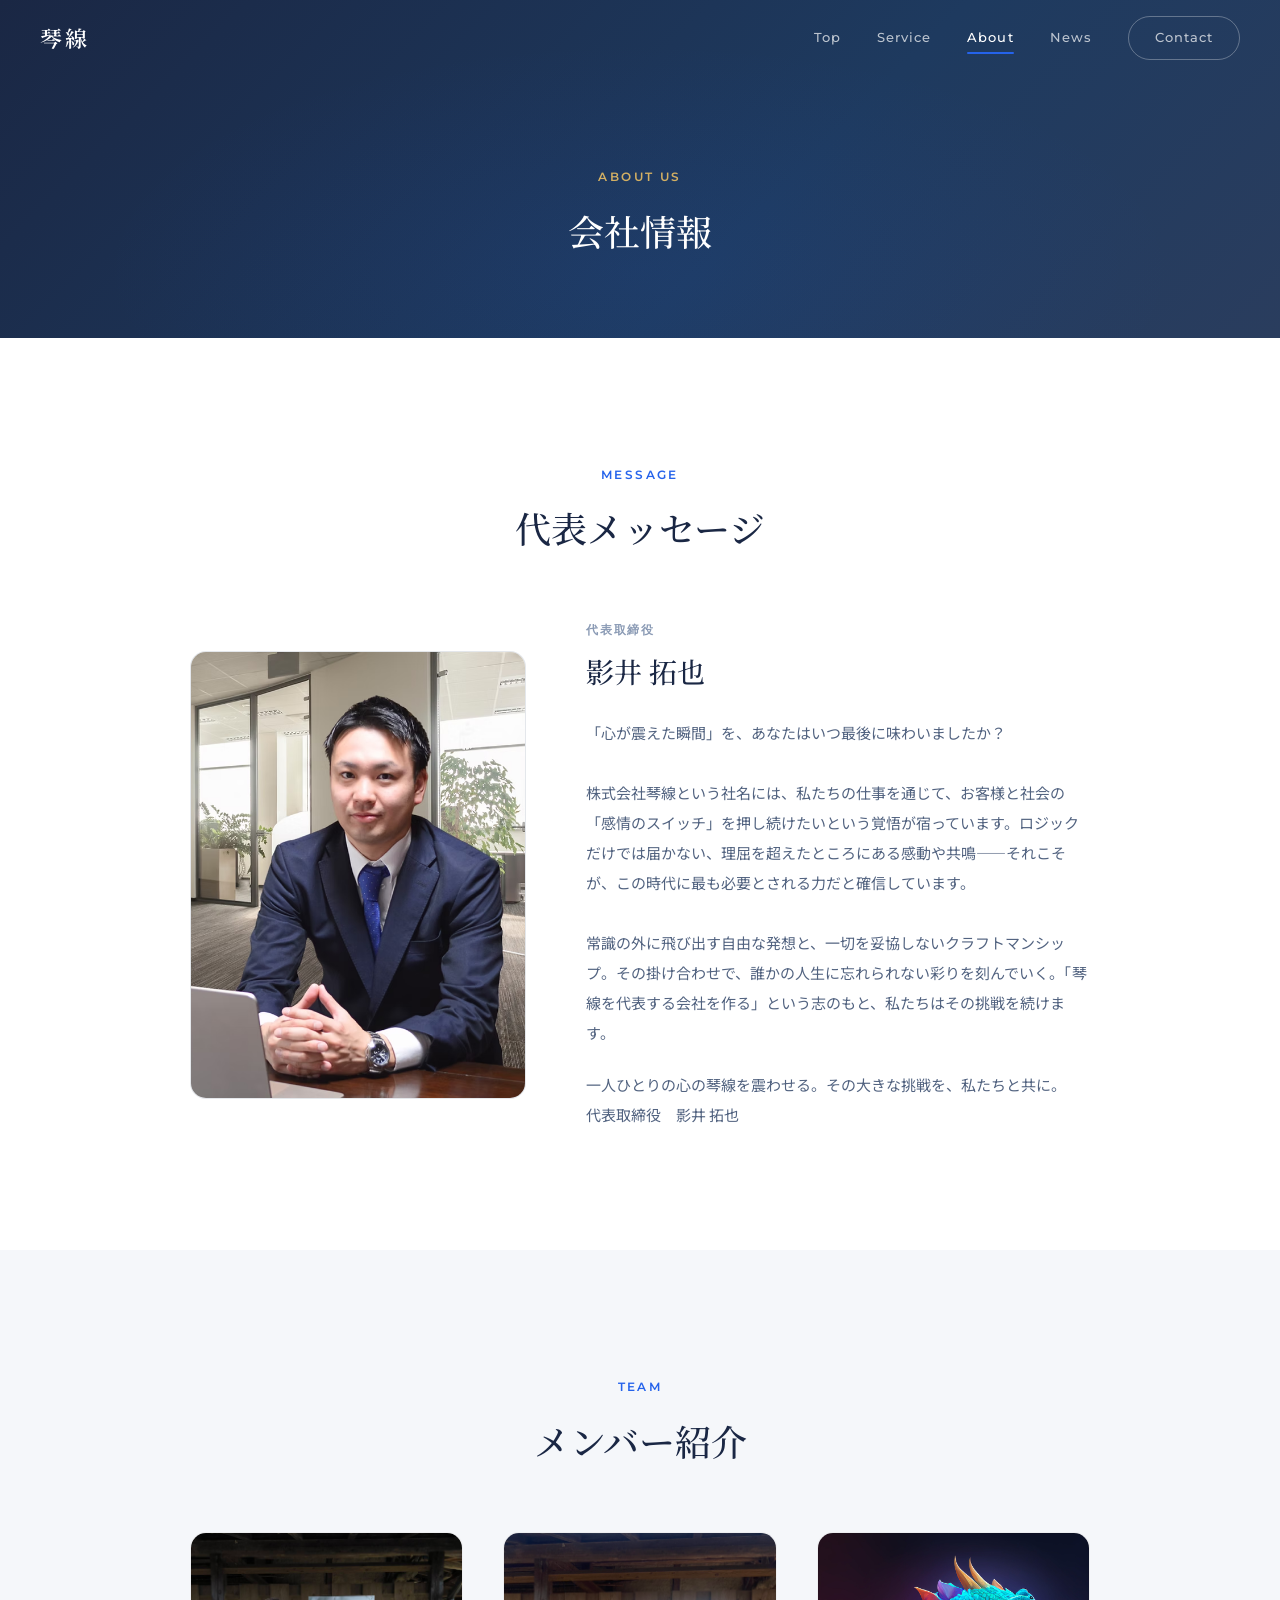
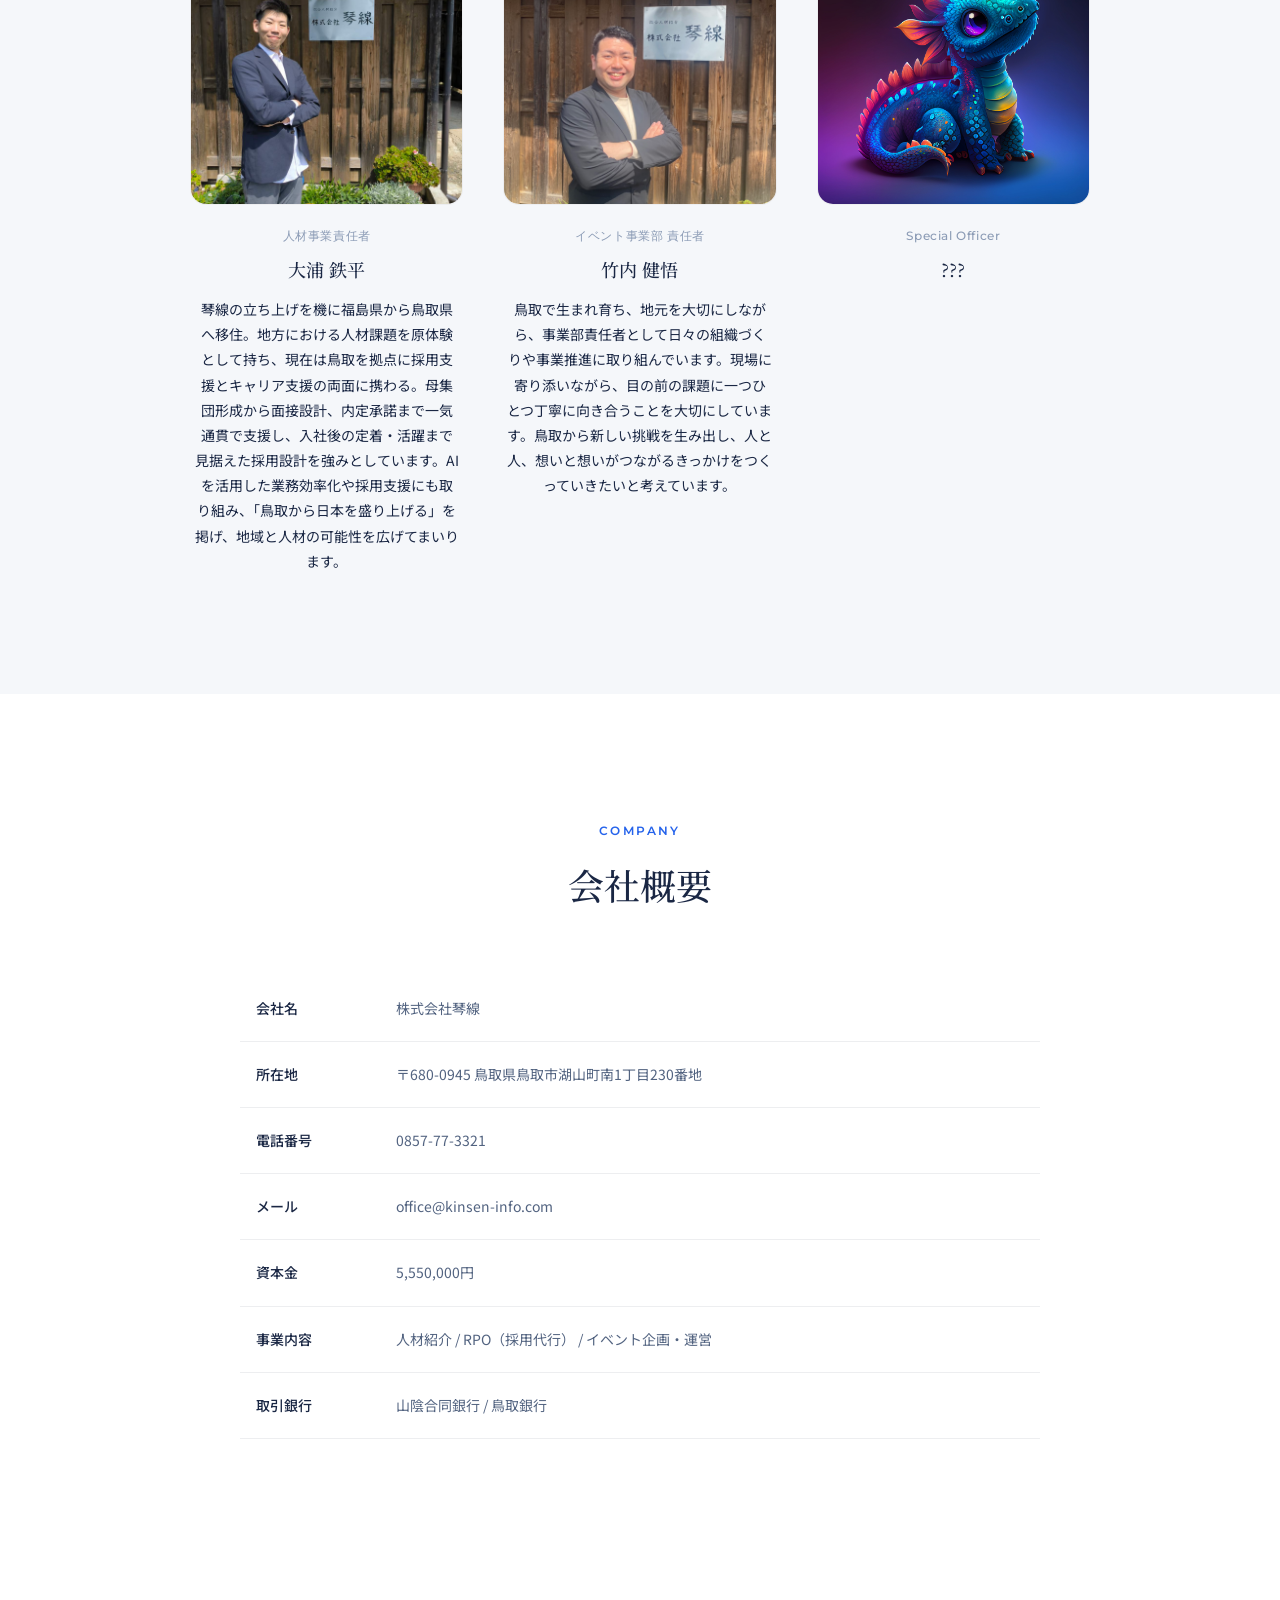
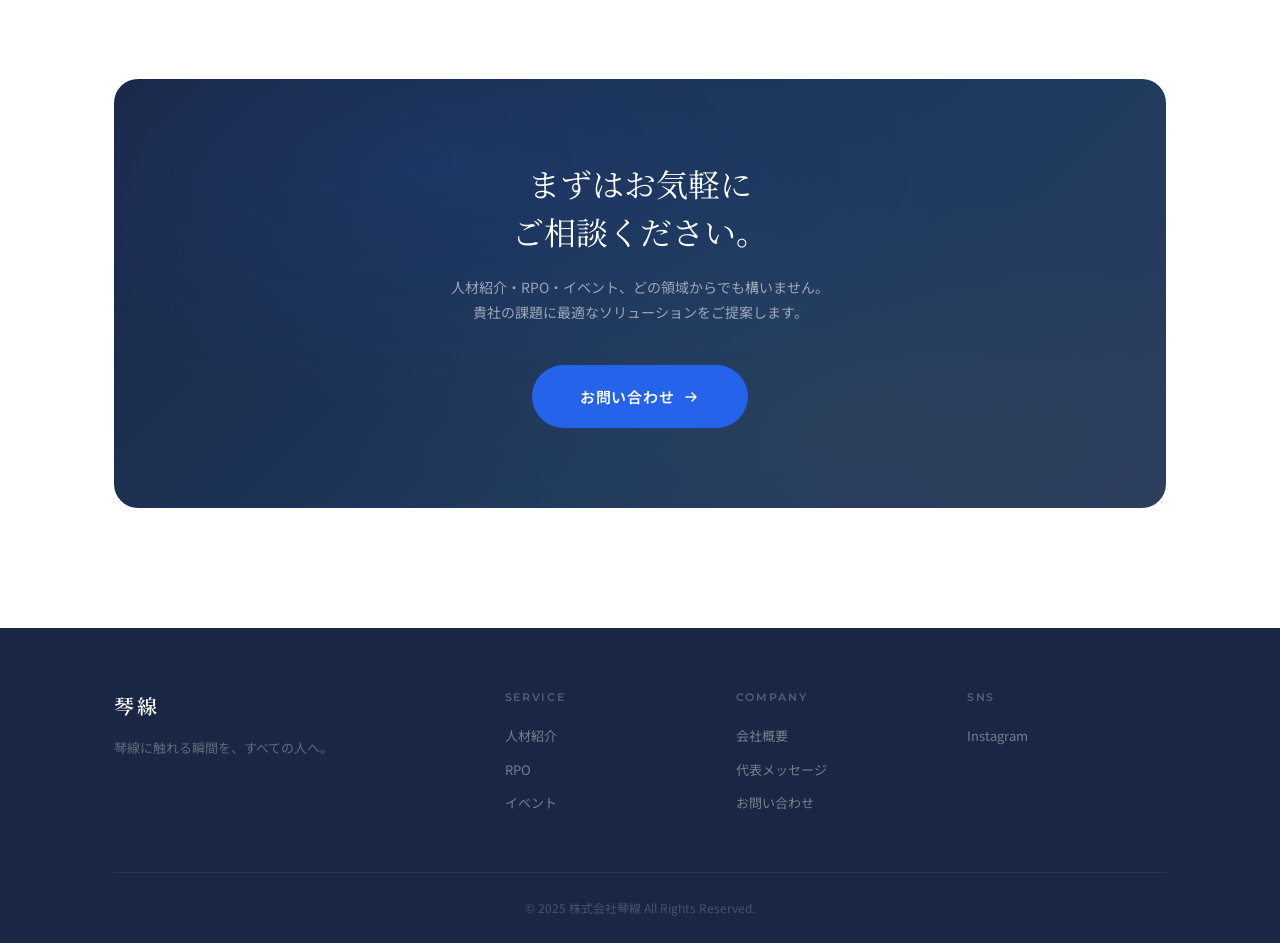
==== docs/about.html @ 7fc64825 "Rename website/ to docs/ for GitHub Pages compatibility GitHub Pages only supports / or /docs as sou" ====
<!DOCTYPE html>
<html lang="ja">
<head>
  <meta charset="UTF-8">
  <meta name="viewport" content="width=device-width, initial-scale=1.0">
  <title>会社情報 | 株式会社琴線</title>
  <meta name="description" content="株式会社琴線の会社概要・代表メッセージ・ミッション・バリューをご紹介します。">
  <link rel="preconnect" href="https://fonts.googleapis.com">
  <link rel="preconnect" href="https://fonts.gstatic.com" crossorigin>
  <link href="https://fonts.googleapis.com/css2?family=Noto+Serif+JP:wght@300;400;500;600;700&family=Noto+Sans+JP:wght@300;400;500;700&family=Montserrat:wght@300;400;500;600;700&display=swap" rel="stylesheet">
  <link rel="stylesheet" href="style.css">
</head>
<body>
  <!-- Navigation -->
  <header class="nav-header scrolled" id="navHeader">
    <div class="nav-inner">
      <a href="index.html" class="nav-logo">琴線</a>
      <nav class="nav-links" id="navLinks">
        <a href="index.html" class="nav-link">Top</a>
        <a href="index.html#services" class="nav-link">Service</a>
        <a href="about.html" class="nav-link active">About</a>
        <a href="index.html#news" class="nav-link">News</a>
        <a href="contact.html" class="nav-link nav-link-cta">Contact</a>
      </nav>
      <button class="nav-hamburger" id="navHamburger" aria-label="メニュー">
        <span></span><span></span><span></span>
      </button>
    </div>
  </header>

  <!-- Page Header -->
  <div class="page-header">
    <div class="container">
      <span class="section-label">About Us</span>
      <h1 class="section-heading">会社情報</h1>
    </div>
  </div>

  <!-- CEO Message -->
  <section class="section" id="message">
    <div class="container">
      <div class="section-header" data-animate="fade-up">
        <span class="section-label">Message</span>
        <h2 class="section-heading">代表メッセージ</h2>
      </div>
      <div class="message-grid" data-animate="fade-up" data-delay="100">
        <div class="message-photo">
          <img src="ceo-kagei.avif" alt="代表取締役 影井拓也">
        </div>
        <div>
          <p class="message-name">代表取締役</p>
          <h3 class="message-title">影井 拓也</h3>
          <p class="message-text">
            「心が震えた瞬間」を、あなたはいつ最後に味わいましたか？<br><br>
            株式会社琴線という社名には、私たちの仕事を通じて、お客様と社会の「感情のスイッチ」を押し続けたいという覚悟が宿っています。ロジックだけでは届かない、理屈を超えたところにある感動や共鳴——それこそが、この時代に最も必要とされる力だと確信しています。<br><br>
            常識の外に飛び出す自由な発想と、一切を妥協しないクラフトマンシップ。その掛け合わせで、誰かの人生に忘れられない彩りを刻んでいく。「琴線を代表する会社を作る」という志のもと、私たちはその挑戦を続けます。
          </p>
          <p class="message-text" style="margin-top: 1.5em;">
            一人ひとりの心の琴線を震わせる。その大きな挑戦を、私たちと共に。<br>
            代表取締役　影井 拓也
          </p>
        </div>
      </div>
    </div>
  </section>

  <!-- Team Members -->
  <section class="section" style="background: var(--bg-soft);" id="team">
    <div class="container">
      <div class="section-header" data-animate="fade-up">
        <span class="section-label">Team</span>
        <h2 class="section-heading">メンバー紹介</h2>
      </div>
      <div class="team-grid">
        <div class="team-member" data-animate="fade-up" data-delay="0">
          <div class="team-photo">
            <img src="oura-teppei.jpg" alt="大浦 鉄平">
          </div>
          <div class="team-info">
            <p class="team-role">人材事業責任者</p>
            <h3 class="team-name">大浦 鉄平</h3>
            <p class="team-bio">琴線の立ち上げを機に福島県から鳥取県へ移住。地方における人材課題を原体験として持ち、現在は鳥取を拠点に採用支援とキャリア支援の両面に携わる。母集団形成から面接設計、内定承諾まで一気通貫で支援し、入社後の定着・活躍まで見据えた採用設計を強みとしています。AIを活用した業務効率化や採用支援にも取り組み、「鳥取から日本を盛り上げる」を掲げ、地域と人材の可能性を広げてまいります。</p>
          </div>
        </div>
        <div class="team-member" data-animate="fade-up" data-delay="200">
          <div class="team-photo">
            <img src="takeuchi-kengo.jpg" alt="竹内 健悟">
          </div>
          <div class="team-info">
            <p class="team-role">イベント事業部 責任者</p>
            <h3 class="team-name">竹内 健悟</h3>
            <p class="team-bio">鳥取で生まれ育ち、地元を大切にしながら、事業部責任者として日々の組織づくりや事業推進に取り組んでいます。現場に寄り添いながら、目の前の課題に一つひとつ丁寧に向き合うことを大切にしています。鳥取から新しい挑戦を生み出し、人と人、想いと想いがつながるきっかけをつくっていきたいと考えています。</p>
          </div>
        </div>
        <div class="team-member" data-animate="fade-up" data-delay="300">
          <div class="team-photo">
            <img src="special-officer.jpg" alt="Special Officer">
          </div>
          <div class="team-info">
            <p class="team-role">Special Officer</p>
            <h3 class="team-name">???</h3>
          </div>
        </div>
      </div>
    </div>
  </section>

  <!-- Company Info -->
  <section class="section" id="company">
    <div class="container">
      <div class="section-header" data-animate="fade-up">
        <span class="section-label">Company</span>
        <h2 class="section-heading">会社概要</h2>
      </div>
      <div class="company-table-wrap" data-animate="fade-up" data-delay="100">
        <table class="company-table">
          <tbody>
            <tr><th>会社名</th><td>株式会社琴線</td></tr>
            <tr><th>所在地</th><td>〒680-0945 鳥取県鳥取市湖山町南1丁目230番地</td></tr>
            <tr><th>電話番号</th><td>0857-77-3321</td></tr>
            <tr><th>メール</th><td>office@kinsen-info.com</td></tr>
            <tr><th>資本金</th><td>5,550,000円</td></tr>
            <tr><th>事業内容</th><td>人材紹介 / RPO（採用代行） / イベント企画・運営</td></tr>
            <tr><th>取引銀行</th><td>山陰合同銀行 / 鳥取銀行</td></tr>

          </tbody>
        </table>
      </div>
    </div>
  </section>

  <!-- CTA -->
  <section class="section cta-section">
    <div class="container">
      <div class="cta-box" data-animate="fade-up">
        <h2 class="cta-heading">まずはお気軽に<br>ご相談ください。</h2>
        <p class="cta-text">人材紹介・RPO・イベント、どの領域からでも構いません。<br>貴社の課題に最適なソリューションをご提案します。</p>
        <a href="contact.html" class="btn-blue btn-large">
          <span>お問い合わせ</span>
          <svg width="18" height="18" viewBox="0 0 18 18" fill="none"><path d="M4 9h10M10 5l4 4-4 4" stroke="currentColor" stroke-width="1.5" stroke-linecap="round" stroke-linejoin="round"/></svg>
        </a>
      </div>
    </div>
  </section>

  <!-- Footer -->
  <footer class="footer">
    <div class="container">
      <div class="footer-top">
        <div class="footer-brand">
          <div class="footer-logo">琴線</div>
          <p>琴線に触れる瞬間を、すべての人へ。</p>
        </div>
        <div class="footer-links">
          <div class="footer-col">
            <h4>Service</h4>
            <a href="index.html#services">人材紹介</a>
            <a href="index.html#services">RPO</a>
            <a href="index.html#services">イベント</a>
          </div>
          <div class="footer-col">
            <h4>Company</h4>
            <a href="about.html">会社概要</a>
            <a href="about.html#message">代表メッセージ</a>
            <a href="contact.html">お問い合わせ</a>
          </div>
          <div class="footer-col">
            <h4>SNS</h4>
            <a href="https://www.instagram.com/kinsen_official.jp/" target="_blank" rel="noopener">Instagram</a>
          </div>
        </div>
      </div>
      <div class="footer-bottom">
        <p>&copy; 2025 株式会社琴線 All Rights Reserved.</p>
      </div>
    </div>
  </footer>

  <script src="script.js"></script>
</body>
</html>
---- docs/style.css ----
/* ============================================
   株式会社琴線 — Corporate Website Styles
   Sophisticated, enterprise-grade design
   Navy + White + Subtle Gold accent
   ============================================ */

/* --- CSS Variables --- */
:root {
  --bg: #ffffff;
  --bg-soft: #f5f7fa;
  --bg-section: #f0f3f8;
  --navy: #1a2744;
  --navy-light: #2a3d5e;
  --navy-lighter: #3b5278;
  --blue: #2563eb;
  --blue-light: #3b82f6;
  --blue-soft: #e8f0fe;
  --gold: #b8943e;
  --gold-light: #d4b063;
  --text: #1a2744;
  --text-soft: #526380;
  --text-lighter: #8b9bb5;
  --white: #ffffff;
  --border: rgba(26, 39, 68, 0.08);
  --border-strong: rgba(26, 39, 68, 0.12);
  --shadow-sm: 0 1px 3px rgba(26,39,68,0.05);
  --shadow-md: 0 4px 24px rgba(26,39,68,0.07);
  --shadow-lg: 0 8px 40px rgba(26,39,68,0.10);
  --shadow-xl: 0 16px 64px rgba(26,39,68,0.12);
  --radius-sm: 8px;
  --radius-md: 16px;
  --radius-lg: 24px;
  --font-serif: 'Noto Serif JP', serif;
  --font-sans: 'Noto Sans JP', sans-serif;
  --font-en: 'Montserrat', sans-serif;
  --transition: 0.3s cubic-bezier(0.4, 0, 0.2, 1);
  --transition-slow: 0.6s cubic-bezier(0.4, 0, 0.2, 1);
}

/* --- Reset --- */
*, *::before, *::after { box-sizing: border-box; margin: 0; padding: 0; }
html { scroll-behavior: smooth; -webkit-text-size-adjust: 100%; }
body {
  font-family: var(--font-sans);
  background: var(--bg);
  color: var(--text);
  line-height: 1.8;
  font-size: 16px;
  overflow-x: hidden;
  -webkit-font-smoothing: antialiased;
}
img { max-width: 100%; display: block; }
a { color: inherit; text-decoration: none; }
button { cursor: pointer; border: none; background: none; font: inherit; }
ul { list-style: none; }

/* --- Container --- */
.container { max-width: 1100px; margin: 0 auto; padding: 0 24px; }

/* ============================================
   Navigation
   ============================================ */
.nav-header {
  position: fixed; top: 0; left: 0; right: 0;
  z-index: 1000; padding: 0 24px;
  transition: background var(--transition), box-shadow var(--transition);
}
.nav-header.scrolled {
  background: rgba(255, 255, 255, 0.97);
  backdrop-filter: blur(16px);
  box-shadow: 0 1px 0 var(--border), 0 4px 16px rgba(26,39,68,0.04);
}
.nav-inner {
  max-width: 1200px; margin: 0 auto;
  display: flex; align-items: center; justify-content: space-between;
  height: 76px;
}
.nav-logo {
  font-family: var(--font-serif);
  font-size: 22px; font-weight: 600;
  letter-spacing: 0.15em;
  color: var(--white);
  transition: color var(--transition);
}
.nav-header.scrolled .nav-logo { color: var(--navy); }
.nav-links { display: flex; align-items: center; gap: 36px; }
.nav-link {
  font-family: var(--font-en);
  font-size: 13px; font-weight: 500;
  letter-spacing: 0.08em;
  color: rgba(255,255,255,0.7);
  transition: color var(--transition);
  position: relative;
}
.nav-header.scrolled .nav-link { color: var(--text-soft); }
.nav-link:hover,
.nav-link.active { color: var(--white); }
.nav-header.scrolled .nav-link:hover,
.nav-header.scrolled .nav-link.active { color: var(--navy); }
.nav-link::after {
  content: ''; position: absolute;
  bottom: -4px; left: 0; width: 0; height: 2px;
  background: var(--blue);
  transition: width var(--transition);
  border-radius: 1px;
}
.nav-link:hover::after,
.nav-link.active::after { width: 100%; }
.nav-link-cta {
  padding: 9px 26px;
  border: 1.5px solid rgba(255,255,255,0.3);
  border-radius: 100px;
  transition: all var(--transition);
}
.nav-link-cta::after { display: none; }
.nav-header.scrolled .nav-link-cta {
  border-color: var(--blue);
  color: var(--blue);
}
.nav-link-cta:hover {
  background: var(--white);
  color: var(--navy) !important;
  border-color: var(--white);
}
.nav-header.scrolled .nav-link-cta:hover {
  background: var(--blue);
  color: var(--white) !important;
  border-color: var(--blue);
}

/* Hamburger */
.nav-hamburger {
  display: none;
  flex-direction: column; gap: 5px;
  width: 28px; height: 20px;
  position: relative; z-index: 1001;
}
.nav-hamburger span {
  width: 100%; height: 2px;
  background: var(--white);
  transition: all var(--transition);
  border-radius: 2px;
}
.nav-header.scrolled .nav-hamburger span { background: var(--navy); }
.nav-hamburger.active span:nth-child(1) { transform: rotate(45deg) translate(5px, 5px); }
.nav-hamburger.active span:nth-child(2) { opacity: 0; }
.nav-hamburger.active span:nth-child(3) { transform: rotate(-45deg) translate(5px, -5px); }

@media (max-width: 768px) {
  .nav-hamburger { display: flex; }
  .nav-links {
    position: fixed; top: 0; right: -100%;
    width: 80%; max-width: 360px; height: 100vh;
    background: var(--bg);
    flex-direction: column; align-items: flex-start;
    padding: 100px 40px 40px;
    gap: 24px;
    transition: right var(--transition-slow);
    box-shadow: -8px 0 40px rgba(26,39,68,0.12);
  }
  .nav-links.open { right: 0; }
  .nav-link { color: var(--navy) !important; font-size: 16px; }
  .nav-link-cta { border-color: var(--blue); color: var(--blue) !important; }
}

/* ============================================
   Hero
   ============================================ */
.hero {
  position: relative;
  min-height: 100vh;
  display: flex; align-items: center; justify-content: center;
  background: linear-gradient(135deg, var(--navy) 0%, #1e3a5f 40%, #234b72 70%, #2a5a85 100%);
  overflow: hidden;
}
.hero::before {
  content: '';
  position: absolute; inset: 0;
  background:
    radial-gradient(ellipse at 20% 40%, rgba(37,99,235,0.15) 0%, transparent 50%),
    radial-gradient(ellipse at 80% 60%, rgba(184,148,62,0.08) 0%, transparent 50%),
    radial-gradient(ellipse at 50% 100%, rgba(0,0,0,0.2) 0%, transparent 60%);
}
.hero::after {
  content: '';
  position: absolute; inset: 0;
  background: url("data:image/svg+xml,%3Csvg width='60' height='60' viewBox='0 0 60 60' xmlns='http://www.w3.org/2000/svg'%3E%3Cg fill='none' fill-rule='evenodd'%3E%3Cg fill='%23ffffff' fill-opacity='0.02'%3E%3Cpath d='M36 34v-4h-2v4h-4v2h4v4h2v-4h4v-2h-4zm0-30V0h-2v4h-4v2h4v4h2V6h4V4h-4zM6 34v-4H4v4H0v2h4v4h2v-4h4v-2H6zM6 4V0H4v4H0v2h4v4h2V6h4V4H6z'/%3E%3C/g%3E%3C/g%3E%3C/svg%3E");
  opacity: 0.5;
}
/* Hero slider */
.hero-slider {
  position: absolute;
  inset: 0;
  z-index: 0;
}
.hero-slide {
  position: absolute;
  inset: 0;
  opacity: 0;
  transition: opacity 2.5s ease-in-out;
}
.hero-slide.active {
  opacity: 1;
}
.hero-slide img {
  width: 100%;
  height: 100%;
  object-fit: cover;
  object-position: center;
}
.hero-overlay {
  position: absolute;
  inset: 0;
  z-index: 1;
  background:
    linear-gradient(to bottom,
      rgba(26,39,68,0.75) 0%,
      rgba(26,39,68,0.55) 40%,
      rgba(26,39,68,0.50) 60%,
      rgba(26,39,68,0.70) 100%
    );
}

.hero-content {
  position: relative; z-index: 2;
  text-align: center;
  padding: 0 24px;
  max-width: 800px;
}
.hero-tagline {
  font-family: var(--font-en);
  font-size: 13px;
  font-weight: 500;
  letter-spacing: 0.25em;
  text-transform: uppercase;
  color: var(--gold-light);
  margin-bottom: 32px;
  opacity: 0; transform: translateY(30px);
}
.hero-title {
  font-family: var(--font-serif);
  font-size: clamp(28px, 5.5vw, 52px);
  font-weight: 400;
  line-height: 1.5;
  color: var(--white);
  margin-bottom: 32px;
  letter-spacing: 0.05em;
  opacity: 0; transform: translateY(30px);
}
.hero-desc {
  font-size: 15px;
  line-height: 2;
  color: rgba(255,255,255,0.6);
  margin-bottom: 48px;
  opacity: 0; transform: translateY(30px);
}
.hero-actions {
  display: flex; gap: 16px;
  justify-content: center;
  flex-wrap: wrap;
  opacity: 0; transform: translateY(30px);
}

/* Scroll indicator */
.hero-scroll {
  position: absolute;
  bottom: 40px; left: 50%;
  transform: translateX(-50%);
  display: flex; flex-direction: column;
  align-items: center; gap: 8px;
  z-index: 4;
}
.hero-scroll span {
  font-family: var(--font-en);
  font-size: 10px; letter-spacing: 0.15em;
  color: rgba(255,255,255,0.35);
  text-transform: uppercase;
}
.hero-scroll-line {
  width: 1px; height: 40px;
  background: linear-gradient(to bottom, var(--gold-light), transparent);
  animation: scrollLine 2s infinite;
}
@keyframes scrollLine {
  0% { opacity: 1; transform: scaleY(1); }
  50% { opacity: 0.3; transform: scaleY(0.5); }
  100% { opacity: 1; transform: scaleY(1); }
}

/* ============================================
   Buttons
   ============================================ */
.btn-primary {
  display: inline-flex; align-items: center; gap: 8px;
  padding: 14px 36px;
  background: var(--white);
  color: var(--navy);
  font-size: 14px; font-weight: 600;
  border-radius: 100px;
  transition: all var(--transition);
  letter-spacing: 0.05em;
}
.btn-primary:hover {
  transform: translateY(-2px);
  box-shadow: 0 8px 32px rgba(255,255,255,0.2);
}
.btn-primary.btn-large { padding: 18px 48px; font-size: 15px; }

.btn-outline {
  display: inline-flex; align-items: center; gap: 8px;
  padding: 14px 36px;
  border: 1.5px solid rgba(255,255,255,0.25);
  color: rgba(255,255,255,0.8);
  font-size: 14px; font-weight: 500;
  border-radius: 100px;
  transition: all var(--transition);
  letter-spacing: 0.05em;
}
.btn-outline:hover {
  border-color: var(--white);
  color: var(--white);
  background: rgba(255,255,255,0.08);
  transform: translateY(-2px);
}

.btn-dark {
  display: inline-flex; align-items: center; gap: 8px;
  padding: 14px 36px;
  background: var(--navy);
  color: var(--white);
  font-size: 14px; font-weight: 600;
  border-radius: 100px;
  transition: all var(--transition);
  letter-spacing: 0.05em;
}
.btn-dark:hover {
  background: var(--navy-light);
  transform: translateY(-2px);
  box-shadow: 0 8px 24px rgba(26,39,68,0.2);
}
.btn-dark.btn-large { padding: 18px 48px; font-size: 15px; }

.btn-blue {
  display: inline-flex; align-items: center; gap: 8px;
  padding: 14px 36px;
  background: var(--blue);
  color: var(--white);
  font-size: 14px; font-weight: 600;
  border-radius: 100px;
  transition: all var(--transition);
  letter-spacing: 0.05em;
}
.btn-blue:hover {
  background: var(--blue-light);
  transform: translateY(-2px);
  box-shadow: 0 8px 24px rgba(37,99,235,0.25);
}
.btn-blue.btn-large { padding: 18px 48px; font-size: 15px; }

/* ============================================
   Partners
   ============================================ */
.partners {
  padding: 56px 0;
  background: var(--bg-soft);
  border-bottom: 1px solid var(--border);
}
.partners-label {
  font-family: var(--font-en);
  font-size: 11px;
  font-weight: 600;
  letter-spacing: 0.2em;
  text-transform: uppercase;
  color: var(--text-lighter);
  text-align: center;
  margin-bottom: 32px;
}
.partners-marquee {
  overflow: hidden;
  position: relative;
  -webkit-mask-image: linear-gradient(to right, transparent 0%, white 10%, white 90%, transparent 100%);
  mask-image: linear-gradient(to right, transparent 0%, white 10%, white 90%, transparent 100%);
}
.partners-track {
  display: flex;
  align-items: center;
  gap: 48px;
  width: max-content;
  animation: marquee 25s linear infinite;
}
@keyframes marquee {
  0% { transform: translateX(0); }
  100% { transform: translateX(-50%); }
}
.partner-logo {
  flex-shrink: 0;
  height: 40px;
  display: flex;
  align-items: center;
}
.partner-logo img {
  height: 100%;
  width: auto;
  object-fit: contain;
}

@media (max-width: 768px) {
  .partners-track { gap: 32px; }
  .partner-logo { height: 30px; }
}

/* ============================================
   Section commons
   ============================================ */
.section { padding: 120px 0; }
.section-header {
  text-align: center;
  margin-bottom: 64px;
}
.section-label {
  display: inline-block;
  font-family: var(--font-en);
  font-size: 12px; font-weight: 600;
  letter-spacing: 0.2em;
  text-transform: uppercase;
  color: var(--blue);
  margin-bottom: 16px;
}
.section-heading {
  font-family: var(--font-serif);
  font-size: clamp(24px, 4vw, 36px);
  font-weight: 500;
  line-height: 1.5;
  margin-bottom: 16px;
  color: var(--navy);
}
.section-sub {
  font-size: 15px;
  color: var(--text-soft);
  line-height: 1.8;
}

/* ============================================
   Services
   ============================================ */
.service-grid {
  display: grid;
  grid-template-columns: repeat(3, 1fr);
  gap: 24px;
}
.service-card {
  background: var(--white);
  border-radius: var(--radius-md);
  border: 1px solid var(--border);
  transition: all var(--transition);
  position: relative;
  overflow: hidden;
  display: flex;
  flex-direction: column;
}
.service-card:hover {
  transform: translateY(-6px);
  box-shadow: var(--shadow-xl);
  border-color: transparent;
}
.service-card-image {
  position: relative;
  height: 240px;
  overflow: hidden;
}
.service-card-image img {
  width: 100%;
  height: 100%;
  object-fit: cover;
  object-position: center;
  transition: transform 0.6s ease;
}
@media (max-width: 768px) {
  .service-card-image { height: 200px; }
}
.service-card:hover .service-card-image img {
  transform: scale(1.05);
}
.service-card-body {
  padding: 36px 32px 40px;
  flex: 1;
}
.service-num {
  font-family: var(--font-en);
  font-size: 48px; font-weight: 700;
  background: linear-gradient(135deg, var(--blue), var(--blue-light));
  -webkit-background-clip: text;
  -webkit-text-fill-color: transparent;
  background-clip: text;
  line-height: 1;
  margin-bottom: 16px;
  opacity: 0.3;
}
.service-title {
  font-family: var(--font-serif);
  font-size: 22px;
  font-weight: 500;
  margin-bottom: 16px;
  color: var(--navy);
}
.service-desc {
  font-size: 14px;
  line-height: 1.9;
  color: var(--text-soft);
  margin-bottom: 24px;
}
.service-list {
  display: flex; flex-direction: column; gap: 10px;
}
.service-list li {
  font-size: 14px;
  color: var(--text);
  padding-left: 20px;
  position: relative;
}
.service-list li::before {
  content: '';
  position: absolute;
  left: 0; top: 10px;
  width: 8px; height: 8px;
  border-radius: 50%;
  background: var(--blue);
  opacity: 0.25;
}

@media (max-width: 768px) {
  .service-grid { grid-template-columns: 1fr; }
}

/* ============================================
   Mission & Value
   ============================================ */
.section-dark {
  background: linear-gradient(135deg, var(--navy) 0%, #1e3a5f 50%, var(--navy-light) 100%);
  color: var(--white);
  position: relative;
  overflow: hidden;
}
.section-dark::before {
  content: '';
  position: absolute; inset: 0;
  background:
    radial-gradient(ellipse at 10% 30%, rgba(37,99,235,0.1) 0%, transparent 50%),
    radial-gradient(ellipse at 90% 70%, rgba(184,148,62,0.06) 0%, transparent 50%);
}
.mv-grid {
  display: grid;
  grid-template-columns: 1fr 1fr;
  gap: 80px;
  align-items: start;
  position: relative;
}
.mvv-grid {
  display: grid;
  grid-template-columns: repeat(3, 1fr);
  gap: 48px;
  align-items: start;
  position: relative;
}
.mvv-block {
  padding: 0 8px;
}

@media (max-width: 900px) {
  .mvv-grid { grid-template-columns: 1fr; gap: 60px; }
}
.mv-label {
  display: inline-block;
  font-family: var(--font-en);
  font-size: 12px; font-weight: 600;
  letter-spacing: 0.2em;
  text-transform: uppercase;
  color: var(--gold-light);
  margin-bottom: 24px;
  padding-bottom: 12px;
  border-bottom: 1px solid rgba(184,148,62,0.3);
}
.mv-heading {
  font-family: var(--font-serif);
  font-size: clamp(20px, 3vw, 26px);
  font-weight: 400;
  line-height: 1.8;
  margin-bottom: 32px;
  letter-spacing: 0.03em;
  color: var(--white);
  text-shadow: 0 2px 12px rgba(0,0,0,0.25);
}
.mv-text {
  font-size: 15px;
  line-height: 2;
  color: rgba(255,255,255,0.6);
  text-shadow: 0 1px 8px rgba(0,0,0,0.2);
}

@media (max-width: 768px) {
  .mv-grid { grid-template-columns: 1fr; gap: 60px; }
}

/* ============================================
   News
   ============================================ */
.news-list {
  max-width: 800px;
  margin: 0 auto;
  display: flex; flex-direction: column;
}
.news-item {
  display: flex; align-items: center; gap: 24px;
  padding: 24px 0;
  border-bottom: 1px solid var(--border);
  transition: all var(--transition);
}
.news-item:hover {
  padding-left: 8px;
}
.news-item:hover .news-text { color: var(--blue); }
.news-date {
  font-family: var(--font-en);
  font-size: 13px;
  color: var(--text-lighter);
  white-space: nowrap;
  letter-spacing: 0.05em;
  flex-shrink: 0;
}
.news-text {
  font-size: 14px;
  color: var(--text-soft);
  line-height: 1.6;
  flex: 1;
  transition: color var(--transition);
}
.news-arrow {
  flex-shrink: 0;
  color: var(--text-lighter);
  transition: all var(--transition);
}
.news-item:hover .news-arrow {
  transform: translateX(4px);
  color: var(--blue);
}

@media (max-width: 576px) {
  .news-item { flex-wrap: wrap; gap: 8px; }
  .news-arrow { display: none; }
}

/* ============================================
   CTA
   ============================================ */
.cta-section { padding-bottom: 120px; }
.cta-box {
  padding: 80px 48px;
  border-radius: var(--radius-lg);
  background: linear-gradient(135deg, var(--navy) 0%, #1e3a5f 60%, var(--navy-light) 100%);
  text-align: center;
  position: relative;
  overflow: hidden;
}
.cta-box::before {
  content: '';
  position: absolute; inset: 0;
  background:
    radial-gradient(ellipse at 30% 20%, rgba(37,99,235,0.12) 0%, transparent 50%),
    radial-gradient(ellipse at 70% 80%, rgba(184,148,62,0.06) 0%, transparent 50%);
}
.cta-heading {
  position: relative; z-index: 2;
  font-family: var(--font-serif);
  font-size: clamp(24px, 4vw, 32px);
  font-weight: 400;
  color: var(--white);
  line-height: 1.5;
  margin-bottom: 20px;
}
.cta-text {
  position: relative; z-index: 2;
  font-size: 14px;
  color: rgba(255,255,255,0.55);
  line-height: 1.8;
  margin-bottom: 40px;
}
.cta-box .btn-blue { position: relative; z-index: 2; }
.cta-info {
  position: relative; z-index: 2;
  display: flex; gap: 32px;
  justify-content: center;
  flex-wrap: wrap;
  margin-top: 32px;
}
.cta-info-item {
  display: flex; align-items: center; gap: 8px;
  font-size: 13px;
  color: rgba(255,255,255,0.4);
}
.cta-info-item svg { opacity: 0.4; }

@media (max-width: 576px) {
  .cta-box { padding: 60px 24px; }
}

/* ============================================
   Footer
   ============================================ */
.footer {
  background: var(--navy);
  padding: 60px 0 0;
  color: rgba(255,255,255,0.5);
}
.footer-top {
  display: grid;
  grid-template-columns: 1fr 2fr;
  gap: 60px;
  padding-bottom: 48px;
  border-bottom: 1px solid rgba(255,255,255,0.06);
}
.footer-logo {
  font-family: var(--font-serif);
  font-size: 20px;
  font-weight: 600;
  letter-spacing: 0.15em;
  color: var(--white);
  margin-bottom: 12px;
}
.footer-brand p {
  font-size: 13px;
  line-height: 1.8;
  color: rgba(255,255,255,0.3);
}
.footer-links {
  display: grid;
  grid-template-columns: repeat(3, 1fr);
  gap: 32px;
}
.footer-col h4 {
  font-family: var(--font-en);
  font-size: 11px;
  font-weight: 600;
  letter-spacing: 0.15em;
  text-transform: uppercase;
  color: rgba(255,255,255,0.25);
  margin-bottom: 16px;
}
.footer-col a {
  display: block;
  font-size: 13px;
  color: rgba(255,255,255,0.4);
  margin-bottom: 10px;
  transition: color var(--transition);
}
.footer-col a:hover { color: var(--white); }
.footer-bottom {
  display: flex;
  align-items: center;
  justify-content: center;
  padding: 24px 0;
}
.footer-bottom p {
  font-size: 12px;
  color: rgba(255,255,255,0.2);
}

@media (max-width: 768px) {
  .footer-top { grid-template-columns: 1fr; gap: 40px; }
  .footer-links { grid-template-columns: repeat(2, 1fr); }
}

/* ============================================
   Animations
   ============================================ */
[data-animate] {
  opacity: 0;
  transform: translateY(40px);
  transition: opacity 0.8s cubic-bezier(0.4, 0, 0.2, 1),
              transform 0.8s cubic-bezier(0.4, 0, 0.2, 1);
}
[data-animate].visible {
  opacity: 1;
  transform: translateY(0);
}

/* ============================================
   Contact Form
   ============================================ */
.form-group {
  margin-bottom: 24px;
}
.form-label {
  display: block;
  font-size: 14px;
  font-weight: 500;
  margin-bottom: 8px;
  color: var(--navy);
}
.form-label .required {
  font-size: 12px;
  color: #dc3545;
  margin-left: 8px;
  font-weight: 400;
}
.form-input,
.form-textarea,
.form-select {
  width: 100%;
  padding: 14px 16px;
  font-size: 15px;
  font-family: var(--font-sans);
  border: 1.5px solid var(--border-strong);
  border-radius: var(--radius-sm);
  background: var(--bg);
  color: var(--text);
  transition: border-color var(--transition), box-shadow var(--transition);
  -webkit-appearance: none;
}
.form-input:focus,
.form-textarea:focus,
.form-select:focus {
  outline: none;
  border-color: var(--blue);
  box-shadow: 0 0 0 3px rgba(37,99,235,0.1);
}
.form-textarea {
  min-height: 160px;
  resize: vertical;
}
.form-select {
  cursor: pointer;
  background-image: url("data:image/svg+xml,%3Csvg width='12' height='8' viewBox='0 0 12 8' fill='none' xmlns='http://www.w3.org/2000/svg'%3E%3Cpath d='M1 1.5L6 6.5L11 1.5' stroke='%238b9bb5' stroke-width='1.5' stroke-linecap='round' stroke-linejoin='round'/%3E%3C/svg%3E");
  background-repeat: no-repeat;
  background-position: right 16px center;
  padding-right: 40px;
}

/* ============================================
   Page header (for sub pages)
   ============================================ */
.page-header {
  padding: 160px 0 80px;
  background: linear-gradient(135deg, var(--navy) 0%, #1e3a5f 60%, var(--navy-light) 100%);
  text-align: center;
  position: relative;
}
.page-header::before {
  content: '';
  position: absolute; inset: 0;
  background: radial-gradient(ellipse at 50% 80%, rgba(37,99,235,0.08) 0%, transparent 60%);
}
.page-header .section-label { color: var(--gold-light); position: relative; }
.page-header .section-heading {
  color: var(--white);
  margin-bottom: 0;
  position: relative;
}

/* About page specifics */
.company-table-wrap {
  max-width: 800px;
  margin: 0 auto;
}
.company-table {
  width: 100%;
  border-collapse: collapse;
}
.company-table tr { border-bottom: 1px solid var(--border); }
.company-table th,
.company-table td {
  padding: 20px 16px;
  font-size: 14px;
  text-align: left;
  vertical-align: top;
}
.company-table th {
  font-weight: 500;
  color: var(--navy);
  width: 140px;
  white-space: nowrap;
}
.company-table td { color: var(--text-soft); }
.company-table a { color: var(--blue); text-decoration: underline; }

/* Mission/Value Scenic Background */
.mv-scenic {
  position: relative;
  padding: 160px 0 140px;
  overflow: hidden;
}
.mv-scenic-page-header {
  text-align: center;
  padding-bottom: 100px;
}
.mv-scenic-bg {
  position: absolute;
  inset: 0;
  z-index: 0;
}
.mv-scenic-slide {
  position: absolute;
  inset: 0;
  opacity: 0;
  transition: opacity 2.5s ease-in-out;
}
.mv-scenic-slide.active {
  opacity: 1;
}
.mv-scenic-slide img {
  width: 100%;
  height: 100%;
  object-fit: cover;
  object-position: center;
}
.mv-scenic-overlay {
  position: absolute;
  inset: 0;
  z-index: 1;
  background:
    linear-gradient(to bottom,
      rgba(26,39,68,0.82) 0%,
      rgba(26,39,68,0.72) 30%,
      rgba(26,39,68,0.68) 60%,
      rgba(26,39,68,0.80) 100%
    );
}
.mv-scenic .mv-label {
  color: var(--gold-light);
  border-bottom-color: rgba(184,148,62,0.3);
}
.mv-scenic-heading {
  font-family: var(--font-serif);
  font-size: clamp(24px, 4.5vw, 42px);
  font-weight: 400;
  line-height: 1.7;
  color: var(--white);
  letter-spacing: 0.05em;
  margin-bottom: 40px;
  text-shadow: 0 2px 16px rgba(0,0,0,0.3);
}
.mv-scenic-text {
  font-size: 16px;
  line-height: 2.2;
  color: rgba(255,255,255,0.6);
  max-width: 600px;
  margin: 0 auto;
  text-shadow: 0 1px 8px rgba(0,0,0,0.2);
}
.mv-scenic-body {
  font-family: var(--font-serif);
  font-size: clamp(16px, 2.5vw, 22px);
  font-weight: 400;
  line-height: 2.2;
  color: rgba(255,255,255,0.8);
  max-width: 700px;
  margin: 0 auto;
  letter-spacing: 0.03em;
  text-shadow: 0 1px 12px rgba(0,0,0,0.25);
}
.mv-scenic-tagline {
  font-family: var(--font-serif);
  font-size: clamp(20px, 3.5vw, 32px);
  font-weight: 400;
  color: var(--white);
  letter-spacing: 0.08em;
  text-shadow: 0 2px 16px rgba(0,0,0,0.3);
}

@media (max-width: 576px) {
  .mv-scenic { padding: 100px 0; }
}

/* Team Members */
.team-grid {
  display: grid;
  grid-template-columns: repeat(3, 1fr);
  gap: 40px;
  max-width: 900px;
  margin: 0 auto;
}
.team-member {
  text-align: center;
}
.team-photo {
  aspect-ratio: 1/1;
  background: var(--white);
  border-radius: var(--radius-md);
  overflow: hidden;
  display: flex;
  align-items: center;
  justify-content: center;
  color: var(--text-lighter);
  font-size: 14px;
  border: 1px solid var(--border);
  margin-bottom: 20px;
}
.team-photo img {
  width: 100%;
  height: 100%;
  object-fit: cover;
}
.team-info {
  padding: 0 4px;
}
.team-role {
  font-family: var(--font-en);
  font-size: 12px;
  font-weight: 500;
  letter-spacing: 0.05em;
  color: var(--text-lighter);
  margin-bottom: 6px;
}
.team-name {
  font-family: var(--font-serif);
  font-size: 18px;
  font-weight: 500;
  color: var(--navy);
}
.team-bio {
  margin-top: 12px;
  font-size: 14px;
  line-height: 1.8;
  color: var(--text-light);
}

@media (max-width: 768px) {
  .team-grid { grid-template-columns: repeat(2, 1fr); gap: 24px; }
}
@media (max-width: 480px) {
  .team-grid { grid-template-columns: 1fr; max-width: 280px; margin: 0 auto; }
}

/* Company card inside scenic section */
.company-card {
  max-width: 800px;
  margin: 0 auto;
  background: rgba(255, 255, 255, 0.95);
  backdrop-filter: blur(12px);
  border-radius: var(--radius-md);
  padding: 48px;
  box-shadow: 0 8px 48px rgba(0,0,0,0.15);
}
.company-card .company-table tr { border-bottom: 1px solid rgba(26,39,68,0.08); }
.company-card .company-table th { color: var(--navy); }
.company-card .company-table td { color: var(--text-soft); }
.company-card .company-table a { color: var(--blue); }

@media (max-width: 576px) {
  .company-card { padding: 32px 24px; }
}

/* Message section */
.message-grid {
  display: grid;
  grid-template-columns: 1fr 1.5fr;
  gap: 60px;
  align-items: center;
  max-width: 900px;
  margin: 0 auto;
}
.message-photo {
  aspect-ratio: 3/4;
  background: var(--bg-soft);
  border-radius: var(--radius-md);
  overflow: hidden;
  display: flex;
  align-items: center;
  justify-content: center;
  color: var(--text-lighter);
  font-size: 14px;
  border: 1px solid var(--border);
}
.message-photo img {
  width: 100%;
  height: 100%;
  object-fit: cover;
}
.message-name {
  font-family: var(--font-en);
  font-size: 12px;
  font-weight: 600;
  letter-spacing: 0.15em;
  text-transform: uppercase;
  color: var(--text-lighter);
  margin-bottom: 8px;
}
.message-title {
  font-family: var(--font-serif);
  font-size: clamp(22px, 3vw, 28px);
  font-weight: 500;
  line-height: 1.6;
  margin-bottom: 24px;
  color: var(--navy);
}
.message-text {
  font-size: 15px;
  line-height: 2;
  color: var(--text-soft);
}

@media (max-width: 768px) {
  .message-grid { grid-template-columns: 1fr; gap: 40px; }
}
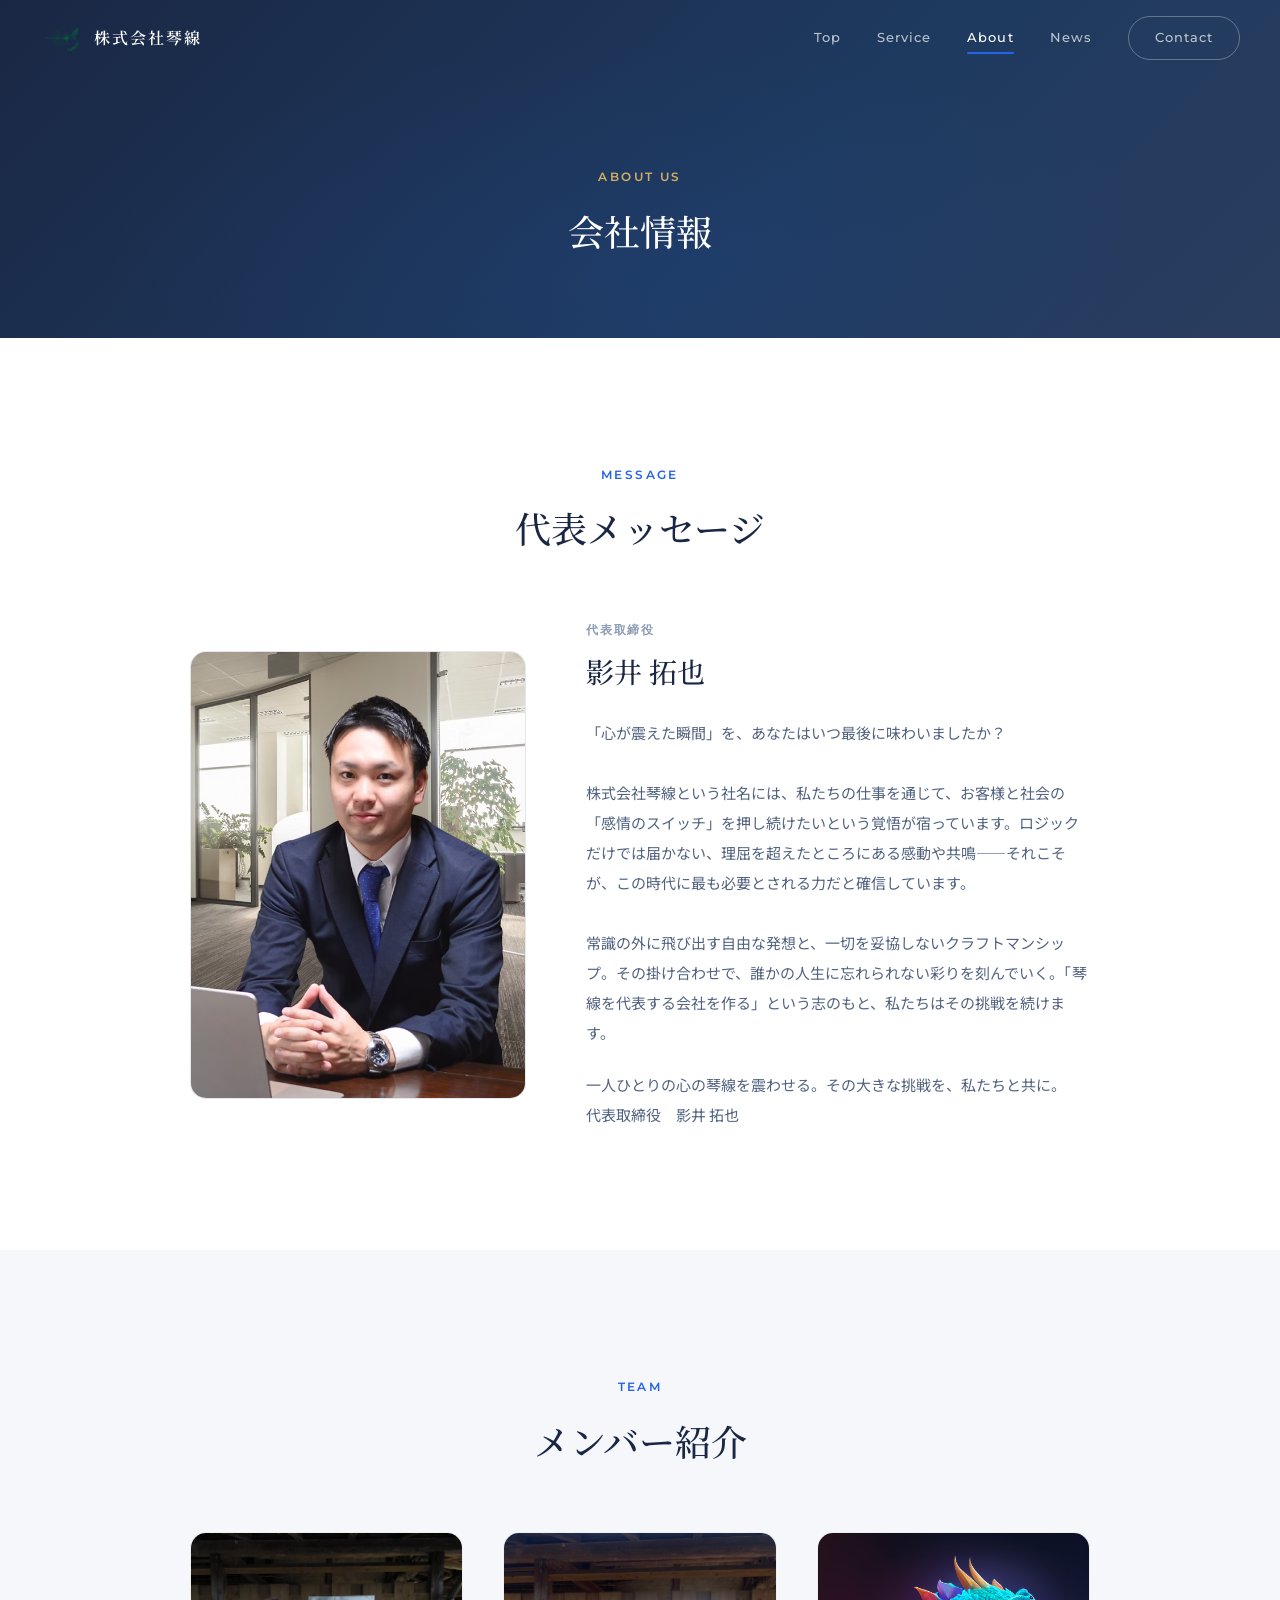
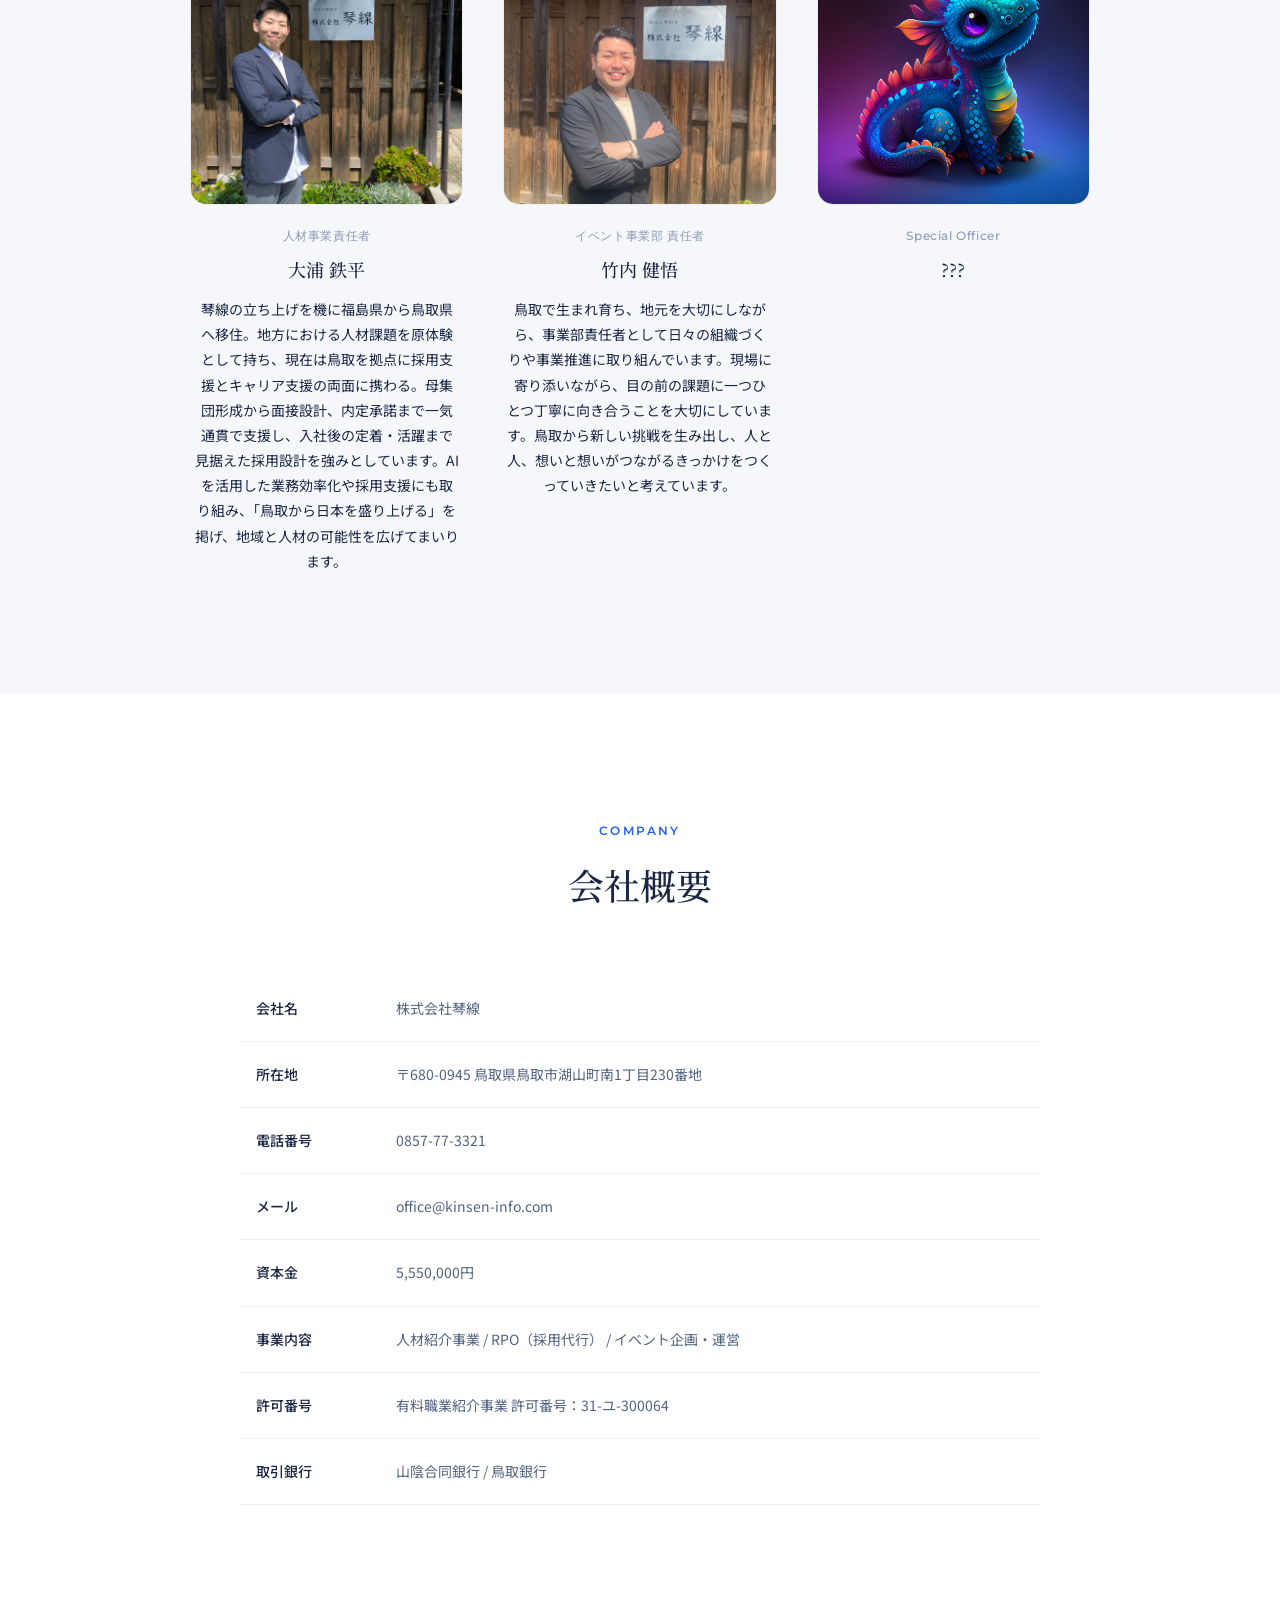
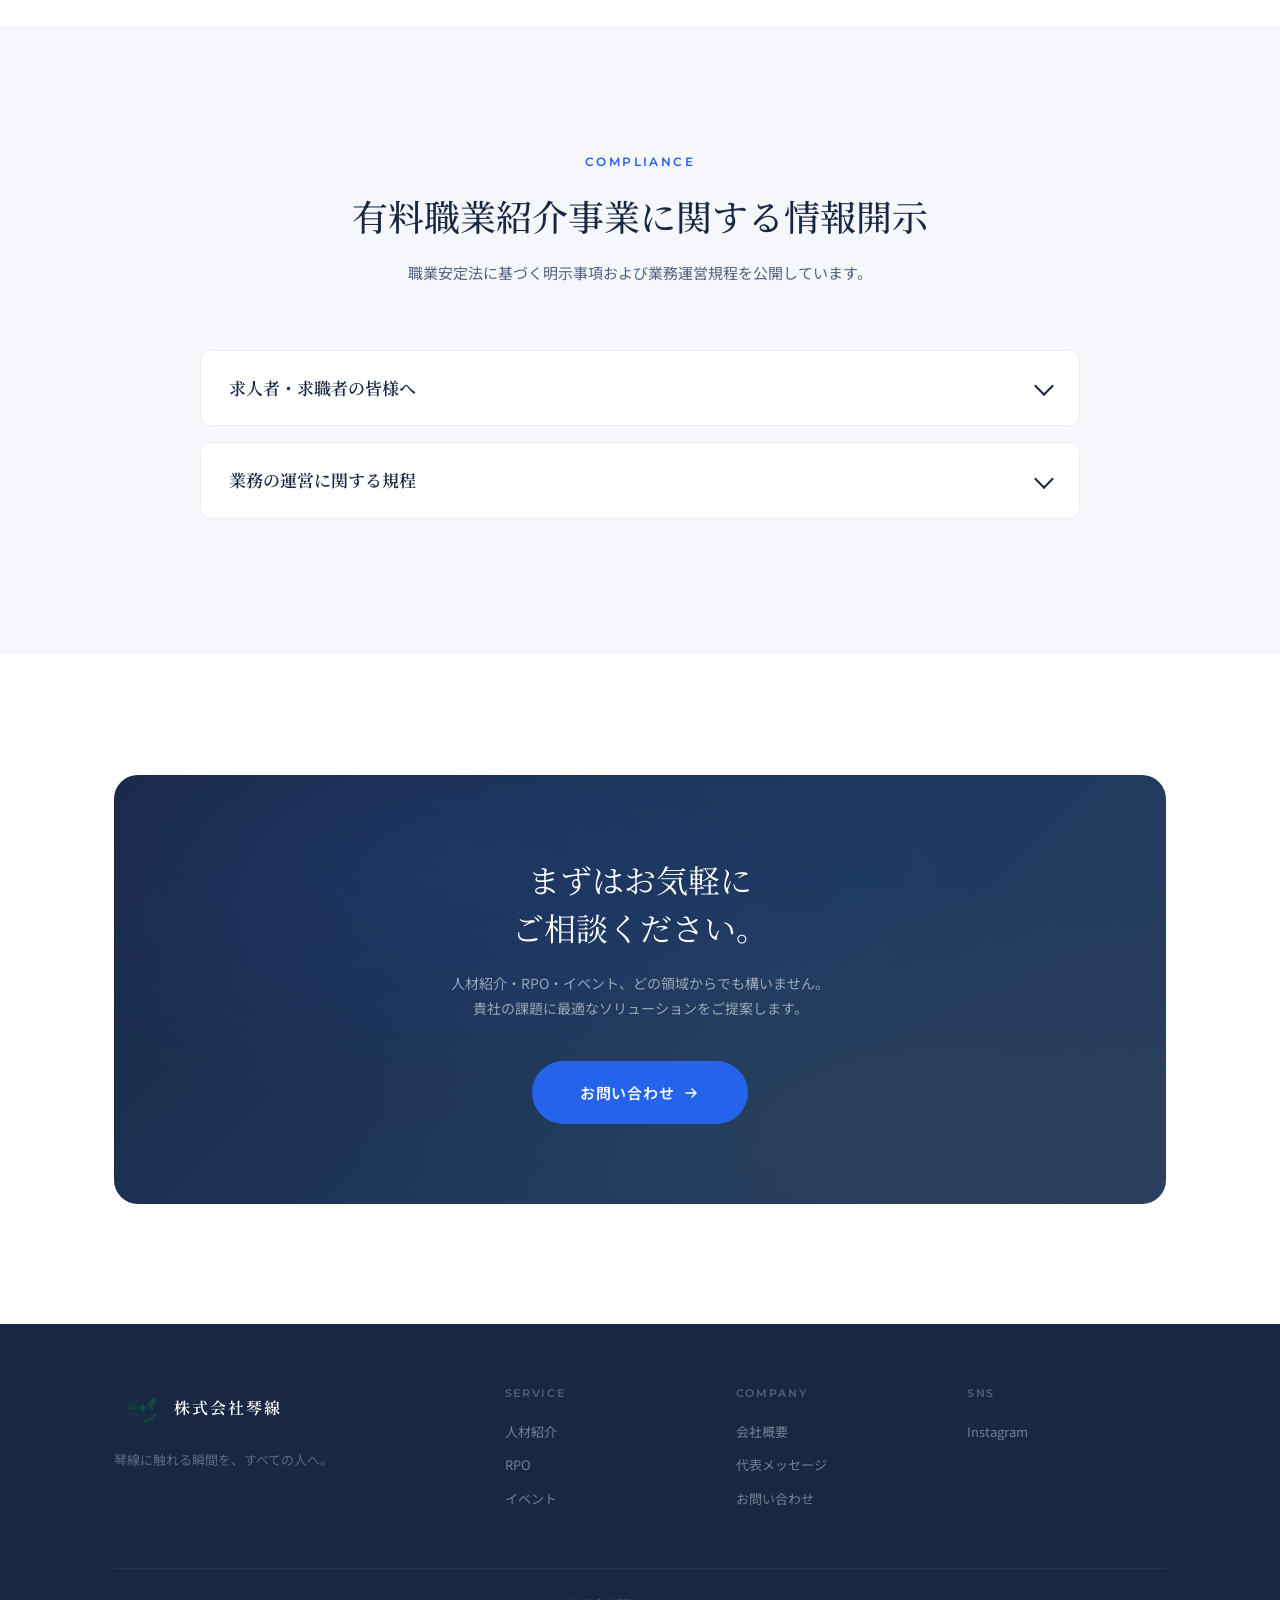
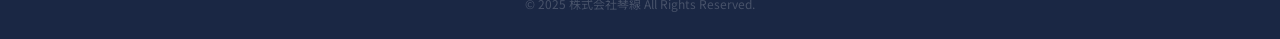
==== commit aacb5570: "ロゴ刷新・コンプライアンス情報・サービス詳細モーダルを追加 - ヘッダー/フッターのテキストロゴを画像＋「株式会社琴線」表記に刷新 - 会社概要に有料職業紹介事業 許可番号（31-ユ-300064）を" ====
--- a/docs/about.html
+++ b/docs/about.html
@@ -14,7 +14,10 @@
   <!-- Navigation -->
   <header class="nav-header scrolled" id="navHeader">
     <div class="nav-inner">
-      <a href="index.html" class="nav-logo">琴線</a>
+      <a href="index.html" class="nav-logo">
+        <img src="kinsen-logo.png" alt="株式会社琴線">
+        <span>株式会社琴線</span>
+      </a>
       <nav class="nav-links" id="navLinks">
         <a href="index.html" class="nav-link">Top</a>
         <a href="index.html#services" class="nav-link">Service</a>
@@ -120,11 +123,171 @@
             <tr><th>電話番号</th><td>0857-77-3321</td></tr>
             <tr><th>メール</th><td>office@kinsen-info.com</td></tr>
             <tr><th>資本金</th><td>5,550,000円</td></tr>
-            <tr><th>事業内容</th><td>人材紹介 / RPO（採用代行） / イベント企画・運営</td></tr>
+            <tr><th>事業内容</th><td>人材紹介事業 / RPO（採用代行） / イベント企画・運営</td></tr>
+            <tr><th>許可番号</th><td>有料職業紹介事業 許可番号：31-ユ-300064</td></tr>
             <tr><th>取引銀行</th><td>山陰合同銀行 / 鳥取銀行</td></tr>
 
           </tbody>
         </table>
+      </div>
+    </div>
+  </section>
+
+  <!-- Compliance -->
+  <section class="section compliance-section" id="compliance" style="background: var(--bg-soft);">
+    <div class="container">
+      <div class="section-header" data-animate="fade-up">
+        <span class="section-label">Compliance</span>
+        <h2 class="section-heading">有料職業紹介事業に関する情報開示</h2>
+        <p class="section-sub">職業安定法に基づく明示事項および業務運営規程を公開しています。</p>
+      </div>
+
+      <div class="compliance-docs" data-animate="fade-up" data-delay="100">
+        <!-- 1) 求人者・求職者の皆様へ -->
+        <details class="compliance-doc">
+          <summary>求人者・求職者の皆様へ</summary>
+          <div class="compliance-body">
+            <div class="compliance-meta">
+              株式会社 琴線<br>
+              〈有料職業紹介事業〉<br>
+              許可番号 31-ユ-300064<br>
+              許可年月日 令和7年2月1日
+            </div>
+
+            <p>当社の有料職業紹介事業における取扱職種の範囲等について、以下の通り明示いたします。</p>
+
+            <h4>【取り扱うべき職種の範囲その他業務範囲】</h4>
+            <p>■私どもの取扱業務範囲は、下記のとおりです。</p>
+            <ul>
+              <li>当社の全事業所で取り扱う職種の範囲：全職種</li>
+              <li>取り扱い地域の範囲：国内全域</li>
+            </ul>
+
+            <h4>【手数料に関する事項】（上限額）</h4>
+            <p>求職の皆さまから手数料は一切いただきません。職業紹介の報酬は以下の通り、求人者より申し受けます。</p>
+            <p>※法令に基づいて管轄省庁に届け出ている手数料率を下記の通り明示しています。届け出る手数料率は上限であり、実際の手数料については求人者と別途利用申込書・契約書等にて取り交わすものとなります。</p>
+
+            <h4>【届出制手数料にかかる手数料表】</h4>
+            <table class="fee-table">
+              <thead>
+                <tr>
+                  <th>サービスの種類及び内容</th>
+                  <th>手数料の額及び負担者</th>
+                </tr>
+              </thead>
+              <tbody>
+                <tr>
+                  <td>求人受理時の事務費用</td>
+                  <td>手数料負担者は <strong>求人者</strong> とします。 ０円</td>
+                </tr>
+                <tr>
+                  <td>
+                    求人受理後、求人者に求職者を紹介するサービス【職業紹介サービス】<br><br>
+                    求人の充足に向けた求人者に対する専門的な相談・助言サービス【職業紹介の付加サービス】
+                  </td>
+                  <td>
+                    成功報酬<br><br>
+                    （期間の定めのない雇用契約の紹介の場合）<br>
+                    当該求職者の就職後１年間に支払われる賃金（内定書や労働条件通知書等に記載されている額）の <strong>５０％</strong><br><br>
+                    （期間の定めのある雇用契約の紹介の場合）<br>
+                    当該求職者の就職後、雇用契約期間中（雇用期間が１年を超える場合は最大１年間分）に支払われる賃金（内定書や労働条件通知書等に記載されている額）の <strong>５０％</strong><br><br>
+                    手数料負担者は <strong>求人者</strong> とします。
+                  </td>
+                </tr>
+              </tbody>
+            </table>
+            <p>※必要に応じて上記職業紹介サービスに加えて、より専門的な相談・助言の付加サービスを無料で行います。<br>
+            ※当該手数料には、消費税は含まれておりません。別途加算となります。</p>
+
+            <h4>【早期退職返戻金に関する事項】</h4>
+            <p>採用された人材が入社３ヶ月未満で自己都合退職された場合、求人企業様に対し下記を標準として返金致します。</p>
+            <ul>
+              <li>入社後 １ヶ月以内に退社した場合：紹介手数料の８０％</li>
+              <li>入社後 １ヶ月を超えて３ヶ月に退職した場合：紹介手数料の５０％</li>
+              <li>入社後 ３ヶ月を超えて６ヶ月に退職した場合：紹介手数料の１０％</li>
+            </ul>
+            <p>※なお、求人者の皆様と当社の契約において、上記と異なる取り決めをする場合がございます。</p>
+
+            <h4>【求職者の情報に関する事項】</h4>
+            <p>求職者情報の取扱責任者は職業紹介責任者となります。<br>
+            求職者の情報は職業紹介事業に係る当社における求人・求職の適格なマッチングのために使用し、応募を希望される求人先に応募情報を提供するために使用します。</p>
+
+            <h4>【個人情報の取扱に関する事項】</h4>
+            <ol>
+              <li>個人情報を取り扱う事業所内の職員の範囲は、職業紹介責任者とする。</li>
+              <li>個人情報取扱責任者は職業紹介責任者 影井拓也 とする。</li>
+              <li>職業紹介責任者は、個人情報を取り扱う１に記載する事業所内の職員に対し、個人情報取扱いに関する教育・指導を年１回実施することとする。また、職業紹介責任者は、少なくとも５年に１回は職業紹介責任者講習会を受講するものとする。</li>
+              <li>取扱者は、個人の情報に関して、当該情報に係る本人から情報の開示請求があった場合は、その請求に基づき本人が有する資格や職業経験等客観的事実に基づく情報の開示を遅滞なく行うものとする。さらに、これに基づき訂正（削除を含む。以下同じ。）の請求があったときは、当該請求が客観的事実に合致するときは、遅滞なく訂正を行うものとする。また、個人情報の開示又は訂正に係る取扱いは、職業紹介責任者は求職者等への周知に努めることとする。</li>
+              <li>求職者等の個人情報に関して、当該情報に係る本人からの苦情の申出があった場合については、苦情処理担当者は誠意を持って適切な処理をすることとする。なお、個人情報の取扱いに係る苦情処理の担当者は、職業紹介責任者 影井拓也 とする。</li>
+            </ol>
+
+            <h4>【苦情処理に関する事項】</h4>
+            <p>苦情処理の責任者は、職業紹介責任者です。<br>
+            苦情の申し出があった場合は、誠意を持って対応致します。</p>
+            <p>その他、私どもの業務等についてご不明の点がありましたら、お気軽にお尋ねください。</p>
+
+            <div class="compliance-contact">
+              <p>連絡先：株式会社 琴線<br>
+              郵便番号：680-0945　鳥取県鳥取市湖山町南1丁目230番地<br>
+              電話番号：0857-77-3321<br>
+              メールアドレス：<a href="mailto:office@kinsen-info.com">office@kinsen-info.com</a><br>
+              担当：職業紹介責任者　影井拓也</p>
+            </div>
+          </div>
+        </details>
+
+        <!-- 2) 業務の運営に関する規程 -->
+        <details class="compliance-doc">
+          <summary>業務の運営に関する規程</summary>
+          <div class="compliance-body">
+            <div class="compliance-meta">
+              様式例第1号<br>
+              事業所名　株式会社琴線
+            </div>
+
+            <h4>第１　求　人</h4>
+            <ol>
+              <li>本所は、（取扱職種の範囲等）に関する限り、いかなる求人の申し込みについてもこれを受理します。ただし、その申込みの内容が法令に違反したり、賃金、労働時間等の労働条件が通常の労働条件と比べて著しく不適当である場合には受理しません。</li>
+              <li>求人の申込みは、求人者又はその代理人が直接来所されて、所定の求人票により、お申込みください。直接来所できないときは、郵便、電話、ファックス又は電子メールでも差し支えありません。</li>
+              <li>求人申込みの際には、業務内容、賃金、労働時間、その他の雇用条件をあらかじめ書面の交付又は電子メールの使用により明示してください。ただし、紹介の実施について緊急の必要があるためあらかじめ書面の交付又は電子メールの使用による明示ができないときは、当該明示すべき事項をあらかじめこれらの方法以外の方法により明示してください。</li>
+              <li>求人受付の際には、受付手数料を、別表の料金表に基づき申し受けます。いったん申し受けました手数料は、紹介の成否にかかわらずお返し致しません。</li>
+            </ol>
+
+            <h4>第２　求　職</h4>
+            <ol>
+              <li>本所は、（取扱職種の範囲等）に関する限り、いかなる求職の申込みについてもこれを受理します。ただし、その申込みの内容が法令に違反する場合には受理しません。</li>
+              <li>求職申込みには、本人が直接来所されて、所定の求職票によりお申込みください。</li>
+              <li>常に、日雇的又は臨時的な労働に従事することを希望される方は、本所に特別の登録をしておき、別に定める登録証の提示によって、求職申込みの手続きを省略致します。</li>
+            </ol>
+
+            <h4>第３　紹　介</h4>
+            <ol>
+              <li>求職の方には、職業安定法第２条にも規定される職業選択の自由の趣旨を踏まえ、その御希望と能力に応ずる職業に速やかに就くことができるよう極力お世話いたします。</li>
+              <li>求人の方には、その御希望に適合する求職者を極力お世話いたします。</li>
+              <li>紹介に際して、求職の方に、紹介において従事することとなる業務の内容、賃金、労働時間その他の雇用条件をあらかじめ書面の交付又は希望される場合には電子メールの使用により明示します。ただし、紹介の実施について緊急の必要があるためあらかじめ書面の交付又は電子メールの使用による明示ができないときは、あらかじめそれらの方法以外の方法により明示を行います。</li>
+              <li>求職の方を求人者に紹介する場合には、紹介状を発行しますから、その紹介状を持参して求人者へ行っていただきます。</li>
+              <li>いったん求人、求職の申込みを受けた以上、責任を持って紹介の労をとります。</li>
+              <li>本所は、労働争議に対する中立の立場をとるため、同盟罷業又は作業閉鎖の行われている間は求人者に、紹介を致しません。</li>
+              <li>就職が決定しましたら求人された方から別表の手数料表に基づき、紹介手数料を申し受けます。</li>
+            </ol>
+
+            <h4>第４　そ の 他</h4>
+            <ol>
+              <li>本所は、職業安定機関及びその他の職業紹介事業者等と連携を図りつつ、当該事業に係る求職者等からの苦情があった場合は、迅速、適切に対応いたします。</li>
+              <li>本所の行った職業紹介の結果については、求人者、求職者両方から本所に対して、その報告をしてください。また、本所の職業紹介により期間の定めない労働契約を締結した求職者が就職から６箇月以内に離職（解雇された場合を除く。）したか否かについて、求人者から本所に対して報告してください。</li>
+              <li>本所は、求職者又は求人者から知り得た個人的な情報は個人情報適正管理規程に基づき、適正に取り扱います。</li>
+              <li>本所は、求職者又は求人者に対し、その申込みの受理、面接、指導、紹介等の業務について、人種、国籍、信条、性別、社会的身分、門地、従前の職業、労働組合の組合員であること等を理由として差別的な取扱いは一切致しません。</li>
+              <li>本所の取扱職種の範囲等は、全職種です。</li>
+              <li>本所の業務の運営に関する規定は、以上のとおりでありますが、本所の業務は、すべて職業安定法関係法令及び通達に基づいて運営されますので、ご不審の点は係員に詳しくおたずねください。</li>
+            </ol>
+
+            <div class="compliance-contact" style="text-align: right;">
+              <p>2025年11月26日<br>
+              株式会社 琴線<br>
+              代表取締役　影井 拓也</p>
+            </div>
+          </div>
+        </details>
       </div>
     </div>
   </section>
@@ -148,7 +311,10 @@
     <div class="container">
       <div class="footer-top">
         <div class="footer-brand">
-          <div class="footer-logo">琴線</div>
+          <div class="footer-logo">
+            <img src="kinsen-logo.png" alt="株式会社琴線">
+            <span>株式会社琴線</span>
+          </div>
           <p>琴線に触れる瞬間を、すべての人へ。</p>
         </div>
         <div class="footer-links">
--- a/docs/style.css
+++ b/docs/style.css
@@ -76,11 +76,19 @@
   height: 76px;
 }
 .nav-logo {
-  font-family: var(--font-serif);
-  font-size: 22px; font-weight: 600;
-  letter-spacing: 0.15em;
+  display: flex;
+  align-items: center;
+  gap: 10px;
+  font-family: var(--font-serif);
+  font-size: 16px; font-weight: 600;
+  letter-spacing: 0.12em;
   color: var(--white);
   transition: color var(--transition);
+}
+.nav-logo img {
+  height: 44px;
+  width: auto;
+  display: block;
 }
 .nav-header.scrolled .nav-logo { color: var(--navy); }
 .nav-links { display: flex; align-items: center; gap: 36px; }
@@ -719,12 +727,20 @@
   border-bottom: 1px solid rgba(255,255,255,0.06);
 }
 .footer-logo {
-  font-family: var(--font-serif);
-  font-size: 20px;
+  display: flex;
+  align-items: center;
+  gap: 12px;
+  font-family: var(--font-serif);
+  font-size: 16px;
   font-weight: 600;
-  letter-spacing: 0.15em;
+  letter-spacing: 0.12em;
   color: var(--white);
-  margin-bottom: 12px;
+  margin-bottom: 16px;
+}
+.footer-logo img {
+  height: 48px;
+  width: auto;
+  display: block;
 }
 .footer-brand p {
   font-size: 13px;
@@ -1101,3 +1117,398 @@
 @media (max-width: 768px) {
   .message-grid { grid-template-columns: 1fr; gap: 40px; }
 }
+
+/* ============ Compliance Section ============ */
+.compliance-docs {
+  max-width: 880px;
+  margin: 0 auto;
+}
+.compliance-doc {
+  background: var(--white);
+  border: 1px solid var(--border);
+  border-radius: 10px;
+  margin-bottom: 16px;
+  overflow: hidden;
+  transition: box-shadow var(--transition);
+}
+.compliance-doc[open] {
+  box-shadow: 0 8px 24px rgba(26,39,68,0.06);
+}
+.compliance-doc summary {
+  padding: 22px 28px;
+  cursor: pointer;
+  font-family: var(--font-serif);
+  font-size: 17px;
+  font-weight: 600;
+  color: var(--navy);
+  list-style: none;
+  display: flex;
+  justify-content: space-between;
+  align-items: center;
+  gap: 16px;
+  transition: background var(--transition);
+}
+.compliance-doc summary:hover {
+  background: var(--bg-soft);
+}
+.compliance-doc summary::-webkit-details-marker { display: none; }
+.compliance-doc summary::after {
+  content: "";
+  width: 14px;
+  height: 14px;
+  border-right: 2px solid var(--navy);
+  border-bottom: 2px solid var(--navy);
+  transform: rotate(45deg);
+  transition: transform 0.3s ease;
+  flex-shrink: 0;
+  margin-top: -4px;
+}
+.compliance-doc[open] summary::after {
+  transform: rotate(-135deg);
+  margin-top: 4px;
+}
+.compliance-body {
+  padding: 8px 32px 32px;
+  font-size: 14px;
+  line-height: 1.95;
+  color: var(--text-soft);
+  border-top: 1px solid var(--border);
+}
+.compliance-meta {
+  font-size: 13px;
+  color: var(--text-lighter);
+  text-align: right;
+  margin: 20px 0 24px;
+  line-height: 1.8;
+}
+.compliance-body h4 {
+  font-family: var(--font-serif);
+  font-size: 15px;
+  color: var(--navy);
+  margin: 28px 0 10px;
+  font-weight: 600;
+  padding-bottom: 6px;
+  border-bottom: 1px solid var(--border);
+}
+.compliance-body p { margin-bottom: 12px; }
+.compliance-body ol,
+.compliance-body ul {
+  padding-left: 1.6em;
+  margin-bottom: 14px;
+}
+.compliance-body ol li,
+.compliance-body ul li {
+  margin-bottom: 8px;
+}
+.compliance-body a {
+  color: var(--navy);
+  text-decoration: underline;
+}
+.compliance-contact {
+  margin-top: 28px;
+  padding: 20px 22px;
+  background: var(--bg-soft);
+  border-radius: 8px;
+  font-size: 13px;
+  line-height: 1.9;
+}
+.compliance-contact p { margin: 0; }
+
+/* Fee table */
+.fee-table {
+  width: 100%;
+  border-collapse: collapse;
+  margin: 12px 0 18px;
+  font-size: 13px;
+  background: var(--white);
+}
+.fee-table th,
+.fee-table td {
+  border: 1px solid var(--border);
+  padding: 14px 16px;
+  text-align: left;
+  vertical-align: top;
+  line-height: 1.8;
+}
+.fee-table thead th {
+  background: var(--bg-soft);
+  font-weight: 600;
+  color: var(--navy);
+  font-size: 13px;
+}
+.fee-table td strong {
+  color: var(--navy);
+  font-weight: 700;
+}
+
+@media (max-width: 768px) {
+  .compliance-doc summary {
+    padding: 18px 20px;
+    font-size: 15px;
+  }
+  .compliance-body { padding: 8px 20px 24px; }
+  .fee-table th, .fee-table td { padding: 10px 12px; font-size: 12px; }
+}
+
+/* ============ Service Card Click Affordance ============ */
+.service-card[data-modal-trigger] {
+  cursor: pointer;
+  outline: none;
+}
+.service-card[data-modal-trigger]:focus-visible {
+  box-shadow: 0 0 0 3px var(--gold-light);
+}
+.service-card-more {
+  display: inline-flex;
+  align-items: center;
+  gap: 6px;
+  margin-top: 20px;
+  font-family: var(--font-en);
+  font-size: 12px;
+  font-weight: 600;
+  letter-spacing: 0.12em;
+  color: var(--navy);
+  text-transform: uppercase;
+  transition: gap var(--transition), color var(--transition);
+}
+.service-card-more svg { transition: transform var(--transition); }
+.service-card[data-modal-trigger]:hover .service-card-more {
+  gap: 12px;
+  color: var(--gold);
+}
+.service-card[data-modal-trigger]:hover .service-card-more svg {
+  transform: translateX(4px);
+}
+
+/* ============ Service Modal ============ */
+.modal-overlay {
+  position: fixed;
+  inset: 0;
+  background: rgba(13, 22, 47, 0.72);
+  backdrop-filter: blur(6px);
+  -webkit-backdrop-filter: blur(6px);
+  display: none;
+  align-items: flex-start;
+  justify-content: center;
+  z-index: 1000;
+  padding: 40px 20px;
+  overflow-y: auto;
+  opacity: 0;
+  transition: opacity 0.3s ease;
+}
+.modal-overlay.open {
+  display: flex;
+  opacity: 1;
+}
+.modal-window {
+  position: relative;
+  width: 100%;
+  max-width: 780px;
+  background: var(--white);
+  border-radius: 16px;
+  box-shadow: 0 30px 80px rgba(0,0,0,0.4);
+  margin: auto;
+  overflow: hidden;
+  transform: translateY(20px);
+  transition: transform 0.4s ease;
+}
+.modal-overlay.open .modal-window {
+  transform: translateY(0);
+}
+.modal-close {
+  position: absolute;
+  top: 18px; right: 18px;
+  width: 40px; height: 40px;
+  border-radius: 50%;
+  background: rgba(255,255,255,0.92);
+  border: 1px solid var(--border);
+  font-size: 22px;
+  line-height: 1;
+  color: var(--navy);
+  cursor: pointer;
+  display: flex; align-items: center; justify-content: center;
+  z-index: 5;
+  transition: background var(--transition), transform var(--transition);
+}
+.modal-close:hover { background: var(--bg-soft); transform: rotate(90deg); }
+.modal-hero {
+  position: relative;
+  height: 200px;
+  overflow: hidden;
+  background: var(--navy);
+}
+.modal-hero img {
+  width: 100%; height: 100%;
+  object-fit: cover;
+  opacity: 0.55;
+}
+.modal-hero-text {
+  position: absolute;
+  left: 56px; bottom: 28px;
+  color: var(--white);
+}
+.modal-hero-text .modal-label {
+  font-family: var(--font-en);
+  font-size: 12px; font-weight: 600;
+  letter-spacing: 0.2em;
+  color: var(--gold-light);
+  text-transform: uppercase;
+}
+.modal-hero-text .modal-title {
+  font-family: var(--font-serif);
+  font-size: clamp(26px, 4vw, 36px);
+  font-weight: 600;
+  margin-top: 4px;
+}
+.modal-content {
+  padding: 40px 56px 48px;
+}
+.modal-lead {
+  font-family: var(--font-serif);
+  font-size: 19px;
+  color: var(--navy);
+  line-height: 1.7;
+  margin-bottom: 32px;
+  padding-bottom: 24px;
+  border-bottom: 1px solid var(--border);
+}
+.modal-section { margin-bottom: 32px; }
+.modal-section h3 {
+  font-family: var(--font-serif);
+  font-size: 18px;
+  font-weight: 600;
+  color: var(--navy);
+  margin-bottom: 14px;
+  display: flex;
+  align-items: center;
+  gap: 10px;
+}
+.modal-section h3::before {
+  content: "";
+  width: 22px; height: 2px;
+  background: var(--gold);
+}
+.modal-section p,
+.modal-section li {
+  font-size: 14.5px;
+  line-height: 1.95;
+  color: var(--text-soft);
+}
+.modal-strength-list {
+  list-style: none;
+  padding: 0;
+  display: grid;
+  gap: 14px;
+}
+.modal-strength-list li {
+  padding: 14px 18px 14px 46px;
+  background: var(--bg-soft);
+  border-radius: 8px;
+  position: relative;
+}
+.modal-strength-list li::before {
+  content: "";
+  position: absolute;
+  left: 20px; top: 22px;
+  width: 14px; height: 2px;
+  background: var(--gold);
+}
+.modal-flow {
+  counter-reset: flow;
+  list-style: none;
+  padding: 0;
+}
+.modal-flow li {
+  counter-increment: flow;
+  padding: 4px 0 14px 56px;
+  position: relative;
+  border-left: 1px dashed var(--border);
+  margin-left: 14px;
+}
+.modal-flow li:last-child { padding-bottom: 0; }
+.modal-flow li::before {
+  content: counter(flow, decimal-leading-zero);
+  position: absolute;
+  left: -16px; top: -2px;
+  width: 30px; height: 30px;
+  border-radius: 50%;
+  background: var(--navy);
+  color: var(--white);
+  font-family: var(--font-en);
+  font-size: 12px;
+  font-weight: 600;
+  display: flex;
+  align-items: center;
+  justify-content: center;
+}
+.modal-flow strong {
+  display: block;
+  color: var(--navy);
+  font-weight: 600;
+  margin-bottom: 2px;
+}
+.modal-price {
+  background: linear-gradient(135deg, var(--bg-soft) 0%, #fbfaf4 100%);
+  border: 1px solid var(--border);
+  padding: 22px 26px;
+  border-radius: 10px;
+  font-size: 14px;
+  line-height: 1.95;
+}
+.modal-price ul { padding: 0; list-style: none; margin: 0; }
+.modal-price li {
+  padding-left: 18px;
+  position: relative;
+  margin-bottom: 8px;
+}
+.modal-price li::before {
+  content: "•";
+  position: absolute; left: 4px; top: 0;
+  color: var(--gold);
+  font-weight: 700;
+}
+.modal-price li:last-child { margin-bottom: 0; }
+.modal-fit-list {
+  list-style: none;
+  padding: 0;
+  display: grid;
+  gap: 10px;
+}
+.modal-fit-list li {
+  padding: 12px 18px 12px 42px;
+  background: var(--white);
+  border: 1px solid var(--border);
+  border-radius: 8px;
+  position: relative;
+  font-size: 14px;
+}
+.modal-fit-list li::before {
+  content: "✓";
+  position: absolute;
+  left: 18px; top: 50%;
+  transform: translateY(-50%);
+  color: var(--gold);
+  font-weight: 700;
+}
+.modal-cta {
+  margin-top: 40px;
+  padding-top: 32px;
+  border-top: 1px solid var(--border);
+  text-align: center;
+}
+.modal-cta-text {
+  font-size: 14px;
+  color: var(--text-soft);
+  margin-bottom: 18px;
+}
+
+body.modal-open { overflow: hidden; }
+
+@media (max-width: 768px) {
+  .modal-overlay { padding: 20px 12px; }
+  .modal-hero { height: 160px; }
+  .modal-hero-text { left: 24px; bottom: 20px; }
+  .modal-content { padding: 32px 24px 36px; }
+  .modal-lead { font-size: 16px; }
+  .modal-close { top: 12px; right: 12px; }
+}
